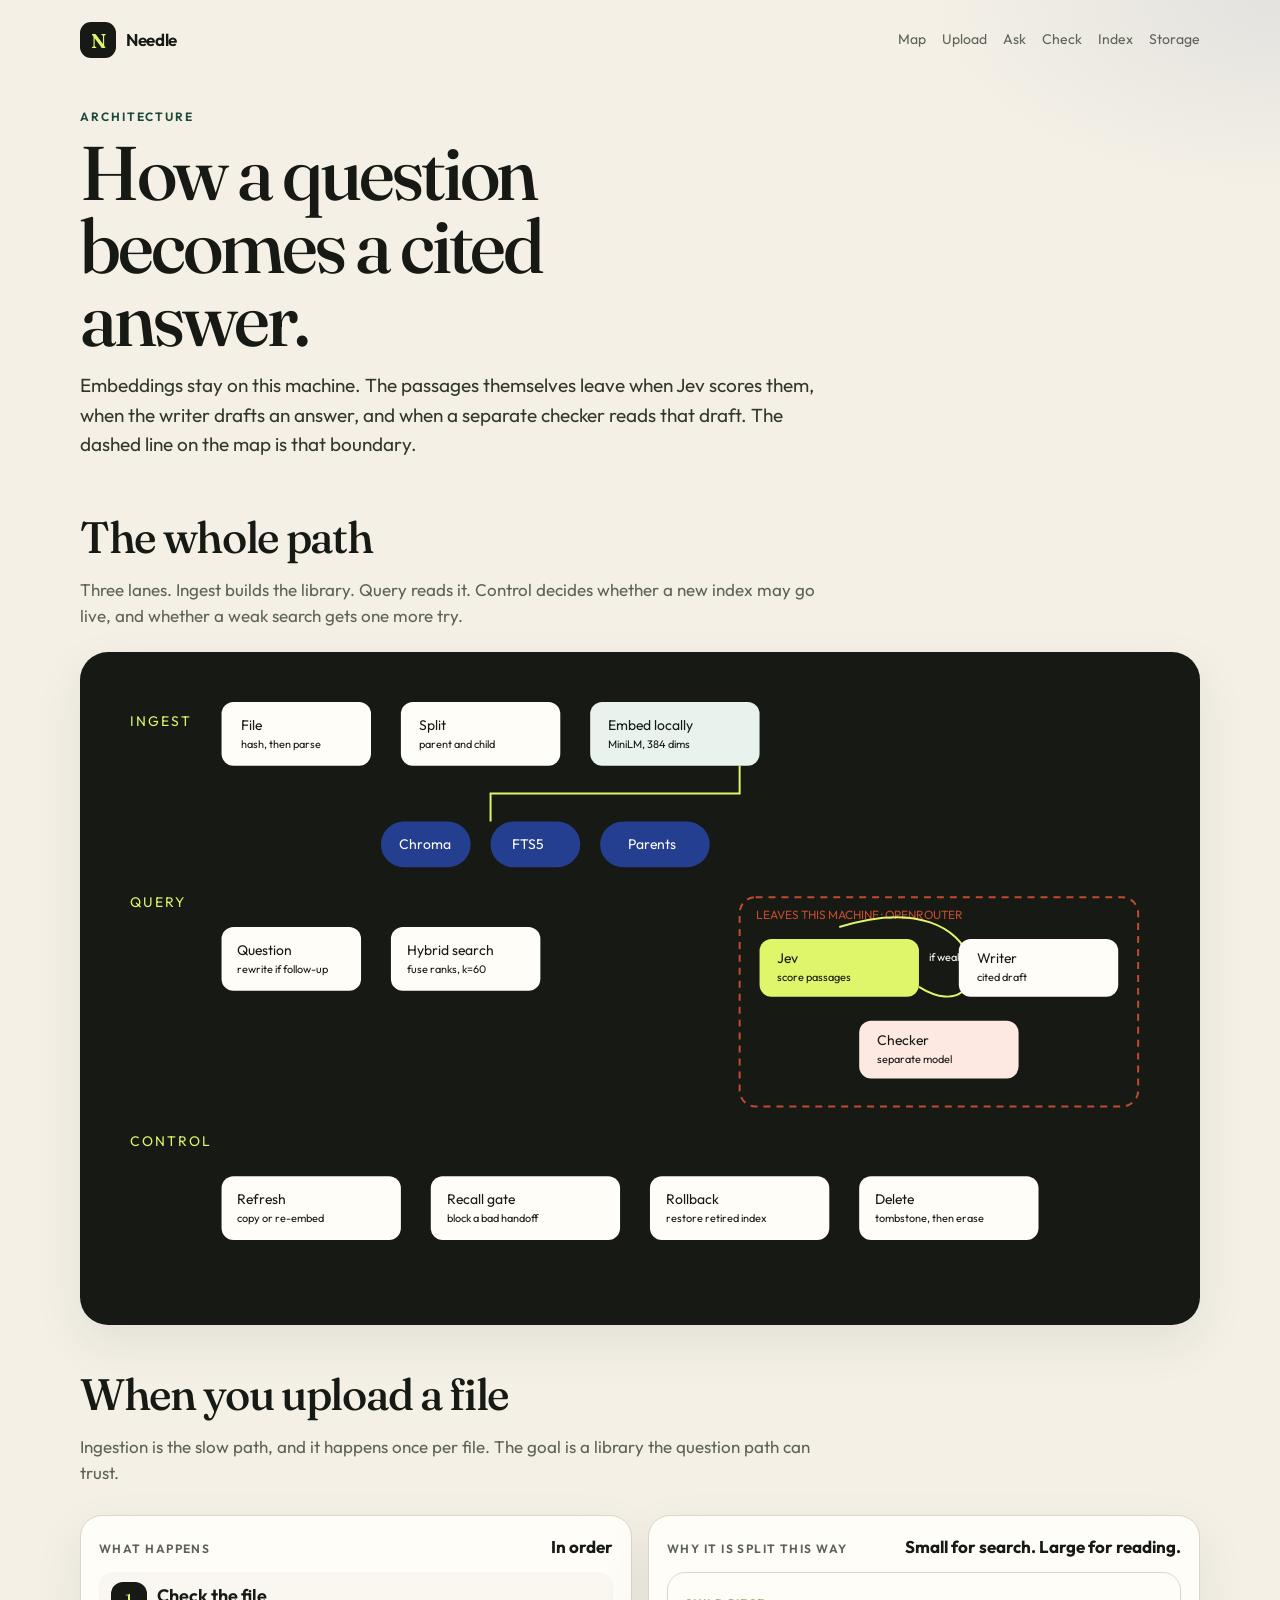
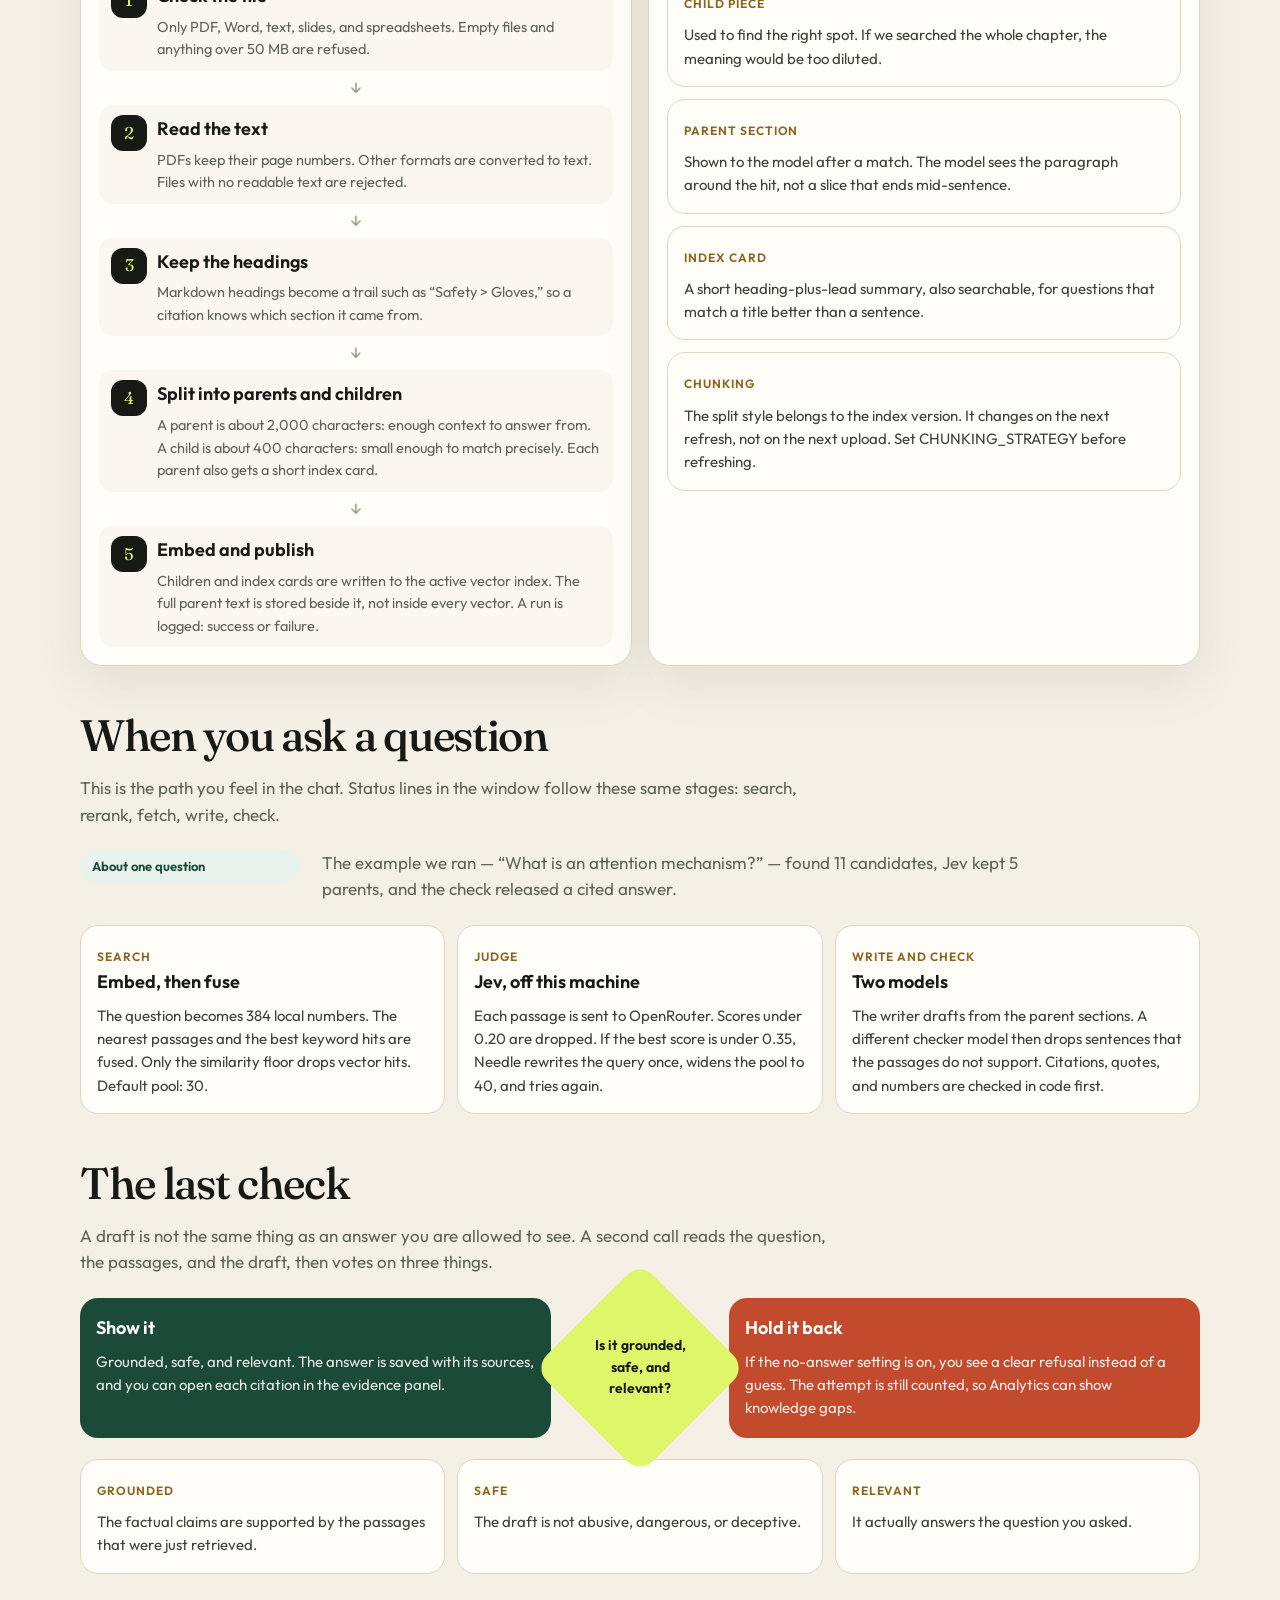
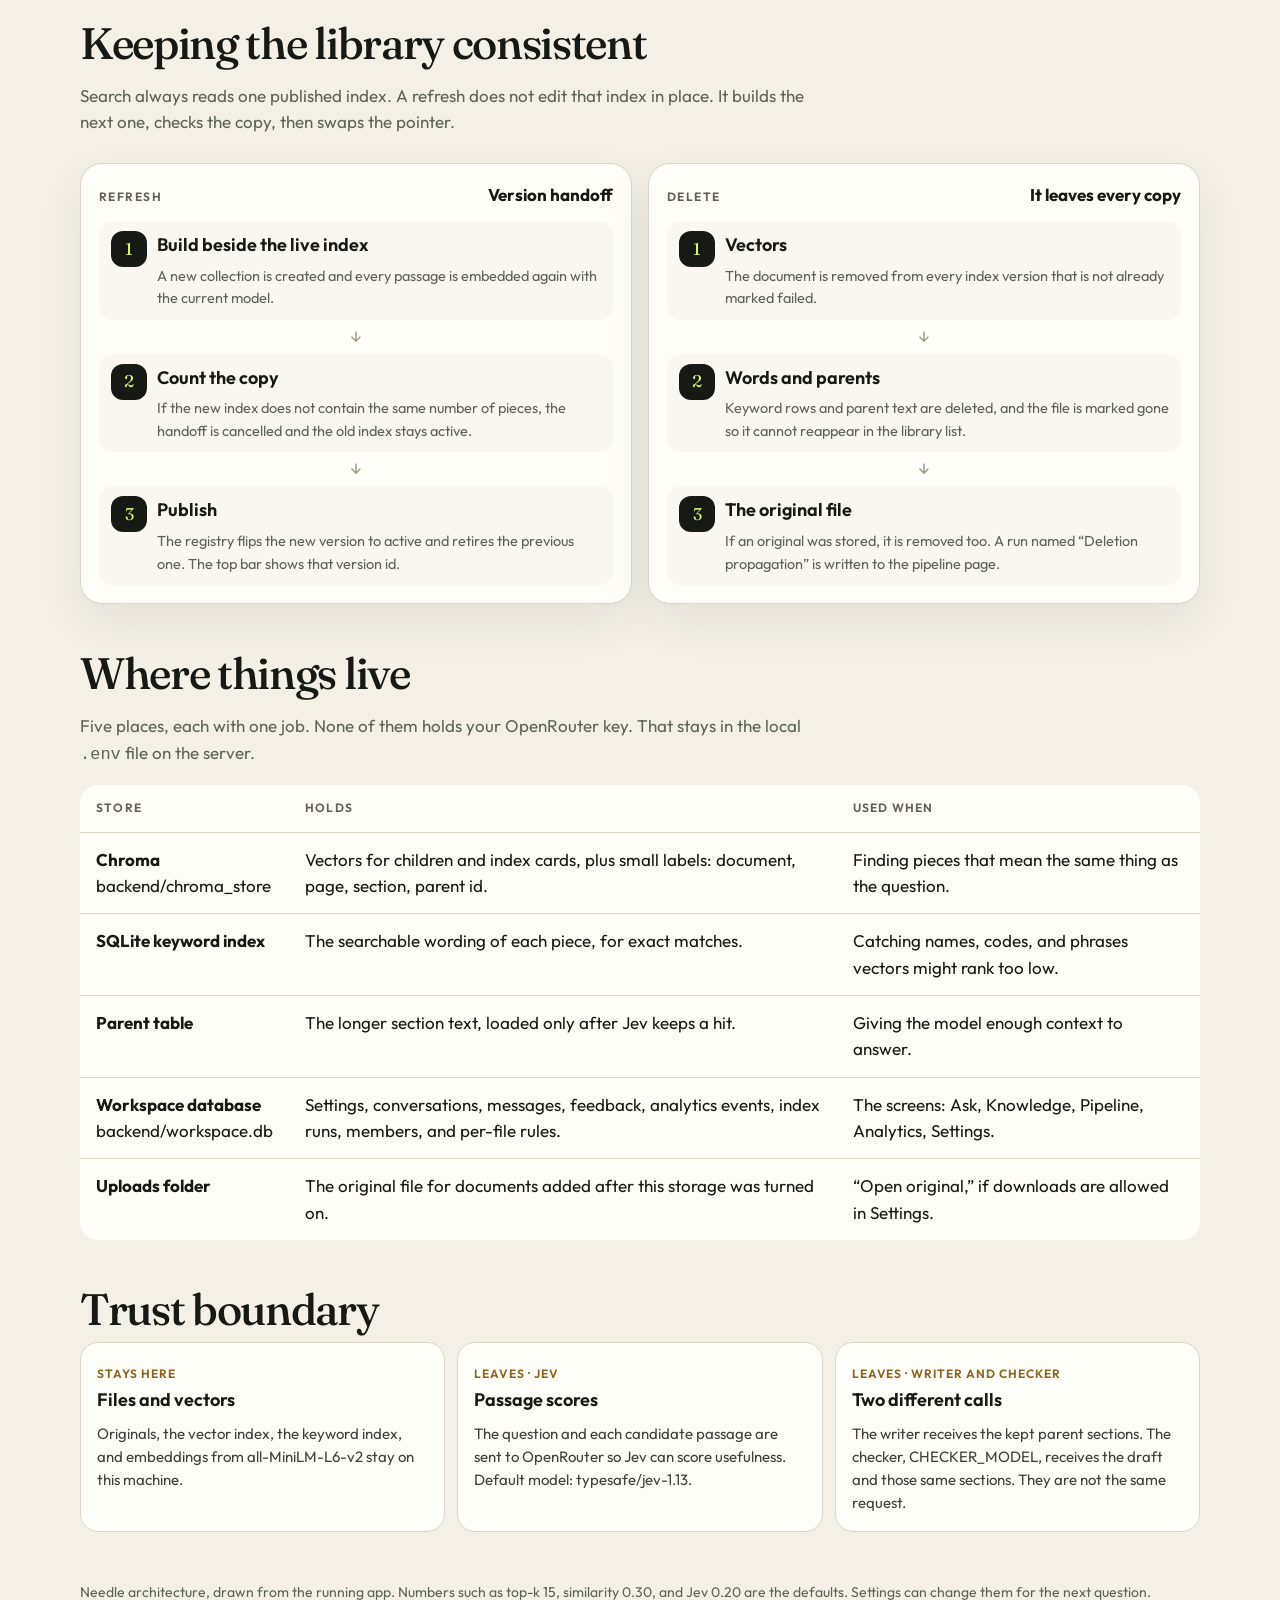
==== frontend/architecture.html @ 3f46f5bb "Correct the architecture page about what leaves this machine. The map is a swimlane, the screen tour" ====
<!doctype html>
<html lang="en">
<head>
  <meta charset="UTF-8" />
  <meta name="viewport" content="width=device-width, initial-scale=1" />
  <title>Needle — how the system works</title>
  <link rel="preconnect" href="https://fonts.googleapis.com" />
  <link rel="preconnect" href="https://fonts.gstatic.com" crossorigin />
  <link href="https://fonts.googleapis.com/css2?family=Fraunces:opsz,wght@9..144,500;9..144,620&family=Outfit:wght@380;500;640&display=swap" rel="stylesheet" />
  <style>
    :root {
      --ink: #171914;
      --muted: #5e6358;
      --paper: #f4f0e6;
      --card: #fffdf8;
      --line: #ddd6c6;
      --moss: #1c4a38;
      --moss-2: #e7f3ec;
      --acid: #dff56a;
      --clay: #c24b2e;
      --clay-2: #fde8e2;
      --blue: #243f8f;
      --blue-2: #e7ecfb;
      --gold: #8a6420;
      --gold-2: #f8efd8;
      --shadow: 0 18px 50px rgba(28, 32, 22, .08);
    }
    * { box-sizing: border-box; }
    html { scroll-behavior: smooth; }
    body {
      margin: 0;
      color: var(--ink);
      background:
        radial-gradient(900px 420px at 8% -10%, rgba(223,245,106,.45), transparent 60%),
        radial-gradient(700px 380px at 100% 0%, rgba(36,63,143,.08), transparent 50%),
        var(--paper);
      font-family: Outfit, sans-serif;
      font-size: 17px;
      line-height: 1.55;
    }
    a { color: inherit; }
    .wrap { width: min(1120px, calc(100% - 36px)); margin: 0 auto; }
    header.top {
      display: flex; align-items: center; justify-content: space-between;
      padding: 22px 0 8px;
    }
    .brand { display: flex; gap: 10px; align-items: center; font-weight: 640; letter-spacing: -.02em; }
    .mark {
      width: 36px; height: 36px; border-radius: 11px; background: var(--ink); color: var(--acid);
      display: grid; place-items: center; font-family: Fraunces, serif; font-size: 20px;
    }
    nav { display: flex; gap: 16px; flex-wrap: wrap; font-size: 14px; }
    nav a { text-decoration: none; color: var(--muted); }
    nav a:hover { color: var(--ink); }
    .hero { padding: 42px 0 18px; }
    .kicker { font-size: 12px; letter-spacing: .16em; text-transform: uppercase; color: var(--moss); font-weight: 640; }
    h1 {
      font-family: Fraunces, serif; font-weight: 500; letter-spacing: -.04em;
      font-size: clamp(42px, 6vw, 76px); line-height: .96; margin: 10px 0 16px; max-width: 14ch;
    }
    .lede { max-width: 62ch; font-size: 19px; color: #33382e; margin: 0; }
    h2 {
      font-family: Fraunces, serif; font-weight: 500; letter-spacing: -.03em;
      font-size: clamp(30px, 4vw, 44px); line-height: 1.05; margin: 0 0 10px;
    }
    h3 { margin: 0 0 6px; font-size: 18px; font-weight: 640; }
    section { padding: 36px 0 10px; }
    .note { color: var(--muted); max-width: 68ch; }

    .lanes { display: grid; grid-template-columns: 1fr 1fr; gap: 16px; margin-top: 28px; }
    .lane { background: var(--card); border: 1px solid var(--line); border-radius: 22px; padding: 18px; box-shadow: var(--shadow); }
    .lane header { display: flex; justify-content: space-between; align-items: baseline; gap: 12px; margin-bottom: 12px; }
    .lane header span { font-size: 12px; letter-spacing: .12em; text-transform: uppercase; color: var(--muted); font-weight: 640; }
    .flow { display: grid; gap: 8px; }
    .step {
      display: grid; grid-template-columns: 36px 1fr; gap: 10px; align-items: start;
      background: #faf7f0; border-radius: 14px; padding: 10px 12px;
    }
    .n {
      width: 36px; height: 36px; border-radius: 12px; display: grid; place-items: center;
      font-family: Fraunces, serif; background: var(--ink); color: var(--acid);
    }
    .step p { margin: 0; color: var(--muted); font-size: 14.5px; }
    .arrow { text-align: center; color: #a39b88; font-size: 18px; line-height: 1; }

    .board {
      margin-top: 22px; background: var(--ink); color: #f6f3ea; border-radius: 28px;
      padding: 26px 22px 22px; box-shadow: var(--shadow);
    }
    .board h2 { color: white; }
    .board .note { color: #c9c6ba; }
    .grid { display: grid; grid-template-columns: repeat(4, 1fr); gap: 10px; margin-top: 18px; }
    .node {
      background: #242820; border: 1px solid #3a4034; border-radius: 16px; padding: 14px 14px 12px; min-height: 118px;
    }
    .node strong { display: block; font-size: 16px; margin-bottom: 6px; }
    .node span { color: #c8c4b6; font-size: 13.5px; display: block; }
    .node.acid { background: var(--acid); color: var(--ink); border-color: transparent; }
    .node.acid span { color: #3d4524; }
    .node.clay { background: #3a241d; border-color: #6a3b2e; }
    .tag { display: inline-block; margin-bottom: 8px; font-size: 11px; letter-spacing: .12em; text-transform: uppercase; color: var(--acid); font-weight: 640; }
    .node.acid .tag { color: var(--moss); }

    .explain { display: grid; grid-template-columns: 220px 1fr; gap: 22px; margin: 22px 0; align-items: start; }
    .pill { display: inline-flex; align-items: center; gap: 8px; background: var(--moss-2); color: var(--moss); border-radius: 999px; padding: 6px 12px; font-size: 13px; font-weight: 640; }
    .cards { display: grid; grid-template-columns: repeat(3, 1fr); gap: 12px; }
    .card { background: var(--card); border: 1px solid var(--line); border-radius: 18px; padding: 16px; }
    .card em { font-style: normal; font-size: 12px; letter-spacing: .08em; text-transform: uppercase; color: var(--gold); font-weight: 640; }
    .card p { margin: 8px 0 0; color: #3d4338; font-size: 15px; }

    .decision {
      display: grid; grid-template-columns: 1fr auto 1fr; gap: 14px; align-items: center; margin-top: 16px;
    }
    .choice { border-radius: 18px; padding: 16px; min-height: 140px; }
    .yes { background: var(--moss); color: white; }
    .no { background: var(--clay); color: white; }
    .choice p { margin: 8px 0 0; color: rgba(255,255,255,.88); font-size: 15px; }
    .diamond {
      width: 150px; height: 150px; background: var(--acid); color: var(--ink);
      transform: rotate(45deg); display: grid; place-items: center; border-radius: 18px;
    }
    .diamond span { transform: rotate(-45deg); text-align: center; font-weight: 640; width: 110px; font-size: 14px; }

    table { width: 100%; border-collapse: collapse; background: var(--card); border-radius: 18px; overflow: hidden; }
    th, td { text-align: left; padding: 14px 16px; border-bottom: 1px solid var(--line); vertical-align: top; }
    th { font-size: 12px; letter-spacing: .1em; text-transform: uppercase; color: var(--muted); font-weight: 640; }
    tr:last-child td { border-bottom: 0; }

    .screens { display: grid; grid-template-columns: repeat(3, 1fr); gap: 12px; }
    .screen { background: var(--card); border: 1px solid var(--line); border-radius: 18px; padding: 16px; }
    .screen b { display: block; margin-bottom: 6px; }

    footer { padding: 40px 0 56px; color: var(--muted); font-size: 14px; }
    @media (max-width: 900px) {
      .lanes, .grid, .cards, .screens, .decision, .explain { grid-template-columns: 1fr; }
      .diamond { margin: 8px auto; }
    }
  </style>
</head>
<body>
  <div class="wrap">
    <header class="top">
      <div class="brand"><div class="mark">N</div> Needle</div>
      <nav>
        <a href="#map">Map</a>
        <a href="#upload">Upload</a>
        <a href="#ask">Ask</a>
        <a href="#check">Check</a>
        <a href="#index">Index</a>
        <a href="#stores">Storage</a>
      </nav>
    </header>

    <div class="hero">
      <div class="kicker">Architecture</div>
      <h1>How a question becomes a cited answer.</h1>
      <p class="lede">Embeddings stay on this machine. The passages themselves leave when Jev scores them, when the writer drafts an answer, and when a separate checker reads that draft. The dashed line on the map is that boundary.</p>
    </div>

    <section id="map">
      <h2>The whole path</h2>
      <p class="note">Three lanes. Ingest builds the library. Query reads it. Control decides whether a new index may go live, and whether a weak search gets one more try.</p>
      <div class="board">
        <svg viewBox="0 0 1080 620" role="img" aria-label="Swimlane of ingest, query, and control, with a dashed boundary around calls that leave this machine" style="width:100%;height:auto">
          <rect x="8" y="8" width="1064" height="604" rx="18" fill="#171914"/>
          <text x="28" y="48" fill="#dff56a" font-family="Outfit,sans-serif" font-size="14" letter-spacing="2">INGEST</text>
          <text x="28" y="230" fill="#dff56a" font-family="Outfit,sans-serif" font-size="14" letter-spacing="2">QUERY</text>
          <text x="28" y="470" fill="#dff56a" font-family="Outfit,sans-serif" font-size="14" letter-spacing="2">CONTROL</text>
          <g font-family="Outfit,sans-serif" font-size="14" fill="#171914">
            <rect x="120" y="24" width="150" height="64" rx="12" fill="#fffdf8"/><text x="140" y="52">File</text><text x="140" y="70" font-size="11">hash, then parse</text>
            <rect x="300" y="24" width="160" height="64" rx="12" fill="#fffdf8"/><text x="318" y="52">Split</text><text x="318" y="70" font-size="11">parent and child</text>
            <rect x="490" y="24" width="170" height="64" rx="12" fill="#e7f3ec"/><text x="508" y="52">Embed locally</text><text x="508" y="70" font-size="11">MiniLM, 384 dims</text>
            <path d="M640 88 v28 h-250 v28" fill="none" stroke="#dff56a" stroke-width="2"/>
            <rect x="280" y="144" width="90" height="46" rx="23" fill="#243f8f"/><text x="298" y="172" fill="#fffdf8">Chroma</text>
            <rect x="390" y="144" width="90" height="46" rx="23" fill="#243f8f"/><text x="412" y="172" fill="#fffdf8">FTS5</text>
            <rect x="500" y="144" width="110" height="46" rx="23" fill="#243f8f"/><text x="528" y="172" fill="#fffdf8">Parents</text>
            <rect x="120" y="250" width="140" height="64" rx="12" fill="#fffdf8"/><text x="136" y="278">Question</text><text x="136" y="296" font-size="11">rewrite if follow-up</text>
            <rect x="290" y="250" width="150" height="64" rx="12" fill="#fffdf8"/><text x="306" y="278">Hybrid search</text><text x="306" y="296" font-size="11">fuse ranks, k=60</text>
            <rect x="640" y="220" width="400" height="210" rx="16" fill="none" stroke="#c24b2e" stroke-dasharray="7 6" stroke-width="2"/>
            <text x="656" y="242" fill="#c24b2e" font-size="12">LEAVES THIS MACHINE · OPENROUTER</text>
            <rect x="660" y="262" width="160" height="58" rx="12" fill="#dff56a"/><text x="678" y="286">Jev</text><text x="678" y="304" font-size="11">score passages</text>
            <path d="M820 291 h40" stroke="#171914" stroke-width="2" fill="none"/>
            <text x="830" y="284" font-size="11" fill="#fffdf8">if weak, one retry</text>
            <path d="M820 310 C 900 360, 900 200, 740 250" fill="none" stroke="#dff56a" stroke-width="2"/>
            <rect x="860" y="262" width="160" height="58" rx="12" fill="#fffdf8"/><text x="878" y="286">Writer</text><text x="878" y="304" font-size="11">cited draft</text>
            <rect x="760" y="344" width="160" height="58" rx="12" fill="#fde8e2"/><text x="778" y="368">Checker</text><text x="778" y="386" font-size="11">separate model</text>
            <rect x="120" y="500" width="180" height="64" rx="12" fill="#fffdf8"/><text x="136" y="528">Refresh</text><text x="136" y="546" font-size="11">copy or re-embed</text>
            <rect x="330" y="500" width="190" height="64" rx="12" fill="#fffdf8"/><text x="346" y="528">Recall gate</text><text x="346" y="546" font-size="11">block a bad handoff</text>
            <rect x="550" y="500" width="180" height="64" rx="12" fill="#fffdf8"/><text x="566" y="528">Rollback</text><text x="566" y="546" font-size="11">restore retired index</text>
            <rect x="760" y="500" width="180" height="64" rx="12" fill="#fffdf8"/><text x="776" y="528">Delete</text><text x="776" y="546" font-size="11">tombstone, then erase</text>
          </g>
        </svg>
      </div>
    </section>

    <section id="upload">
      <h2>When you upload a file</h2>
      <p class="note">Ingestion is the slow path, and it happens once per file. The goal is a library the question path can trust.</p>
      <div class="lanes">
        <div class="lane">
          <header><span>What happens</span><strong>In order</strong></header>
          <div class="flow">
            <div class="step"><div class="n">1</div><div><h3>Check the file</h3><p>Only PDF, Word, text, slides, and spreadsheets. Empty files and anything over 50 MB are refused.</p></div></div>
            <div class="arrow">↓</div>
            <div class="step"><div class="n">2</div><div><h3>Read the text</h3><p>PDFs keep their page numbers. Other formats are converted to text. Files with no readable text are rejected.</p></div></div>
            <div class="arrow">↓</div>
            <div class="step"><div class="n">3</div><div><h3>Keep the headings</h3><p>Markdown headings become a trail such as “Safety &gt; Gloves,” so a citation knows which section it came from.</p></div></div>
            <div class="arrow">↓</div>
            <div class="step"><div class="n">4</div><div><h3>Split into parents and children</h3><p>A parent is about 2,000 characters: enough context to answer from. A child is about 400 characters: small enough to match precisely. Each parent also gets a short index card.</p></div></div>
            <div class="arrow">↓</div>
            <div class="step"><div class="n">5</div><div><h3>Embed and publish</h3><p>Children and index cards are written to the active vector index. The full parent text is stored beside it, not inside every vector. A run is logged: success or failure.</p></div></div>
          </div>
        </div>
        <div class="lane">
          <header><span>Why it is split this way</span><strong>Small for search. Large for reading.</strong></header>
          <div class="cards" style="grid-template-columns: 1fr;">
            <article class="card"><em>Child piece</em><p>Used to find the right spot. If we searched the whole chapter, the meaning would be too diluted.</p></article>
            <article class="card"><em>Parent section</em><p>Shown to the model after a match. The model sees the paragraph around the hit, not a slice that ends mid-sentence.</p></article>
            <article class="card"><em>Index card</em><p>A short heading-plus-lead summary, also searchable, for questions that match a title better than a sentence.</p></article>
            <article class="card"><em>Chunking</em><p>The split style belongs to the index version. It changes on the next refresh, not on the next upload. Set CHUNKING_STRATEGY before refreshing.</p></article>
          </div>
        </div>
      </div>
    </section>

    <section id="ask">
      <h2>When you ask a question</h2>
      <p class="note">This is the path you feel in the chat. Status lines in the window follow these same stages: search, rerank, fetch, write, check.</p>
      <div class="explain">
        <div class="pill">About one question</div>
        <p class="note" style="margin:0">The example we ran — “What is an attention mechanism?” — found 11 candidates, Jev kept 5 parents, and the check released a cited answer.</p>
      </div>
      <div class="cards">
        <article class="card"><em>Search</em><h3>Embed, then fuse</h3><p>The question becomes 384 local numbers. The nearest passages and the best keyword hits are fused. Only the similarity floor drops vector hits. Default pool: 30.</p></article>
        <article class="card"><em>Judge</em><h3>Jev, off this machine</h3><p>Each passage is sent to OpenRouter. Scores under 0.20 are dropped. If the best score is under 0.35, Needle rewrites the query once, widens the pool to 40, and tries again.</p></article>
        <article class="card"><em>Write and check</em><h3>Two models</h3><p>The writer drafts from the parent sections. A different checker model then drops sentences that the passages do not support. Citations, quotes, and numbers are checked in code first.</p></article>
      </div>
    </section>

    <section id="check">
      <h2>The last check</h2>
      <p class="note">A draft is not the same thing as an answer you are allowed to see. A second call reads the question, the passages, and the draft, then votes on three things.</p>
      <div class="decision">
        <div class="choice yes">
          <h3>Show it</h3>
          <p>Grounded, safe, and relevant. The answer is saved with its sources, and you can open each citation in the evidence panel.</p>
        </div>
        <div class="diamond"><span>Is it grounded, safe, and relevant?</span></div>
        <div class="choice no">
          <h3>Hold it back</h3>
          <p>If the no-answer setting is on, you see a clear refusal instead of a guess. The attempt is still counted, so Analytics can show knowledge gaps.</p>
        </div>
      </div>
      <div class="cards" style="margin-top:16px">
        <article class="card"><em>Grounded</em><p>The factual claims are supported by the passages that were just retrieved.</p></article>
        <article class="card"><em>Safe</em><p>The draft is not abusive, dangerous, or deceptive.</p></article>
        <article class="card"><em>Relevant</em><p>It actually answers the question you asked.</p></article>
      </div>
    </section>

    <section id="index">
      <h2>Keeping the library consistent</h2>
      <p class="note">Search always reads one published index. A refresh does not edit that index in place. It builds the next one, checks the copy, then swaps the pointer.</p>
      <div class="lanes">
        <div class="lane">
          <header><span>Refresh</span><strong>Version handoff</strong></header>
          <div class="flow">
            <div class="step"><div class="n">1</div><div><h3>Build beside the live index</h3><p>A new collection is created and every passage is embedded again with the current model.</p></div></div>
            <div class="arrow">↓</div>
            <div class="step"><div class="n">2</div><div><h3>Count the copy</h3><p>If the new index does not contain the same number of pieces, the handoff is cancelled and the old index stays active.</p></div></div>
            <div class="arrow">↓</div>
            <div class="step"><div class="n">3</div><div><h3>Publish</h3><p>The registry flips the new version to active and retires the previous one. The top bar shows that version id.</p></div></div>
          </div>
        </div>
        <div class="lane">
          <header><span>Delete</span><strong>It leaves every copy</strong></header>
          <div class="flow">
            <div class="step"><div class="n">1</div><div><h3>Vectors</h3><p>The document is removed from every index version that is not already marked failed.</p></div></div>
            <div class="arrow">↓</div>
            <div class="step"><div class="n">2</div><div><h3>Words and parents</h3><p>Keyword rows and parent text are deleted, and the file is marked gone so it cannot reappear in the library list.</p></div></div>
            <div class="arrow">↓</div>
            <div class="step"><div class="n">3</div><div><h3>The original file</h3><p>If an original was stored, it is removed too. A run named “Deletion propagation” is written to the pipeline page.</p></div></div>
          </div>
        </div>
      </div>
    </section>

    <section id="stores">
      <h2>Where things live</h2>
      <p class="note">Five places, each with one job. None of them holds your OpenRouter key. That stays in the local <code>.env</code> file on the server.</p>
      <table>
        <thead><tr><th>Store</th><th>Holds</th><th>Used when</th></tr></thead>
        <tbody>
          <tr><td><strong>Chroma</strong><br>backend/chroma_store</td><td>Vectors for children and index cards, plus small labels: document, page, section, parent id.</td><td>Finding pieces that mean the same thing as the question.</td></tr>
          <tr><td><strong>SQLite keyword index</strong></td><td>The searchable wording of each piece, for exact matches.</td><td>Catching names, codes, and phrases vectors might rank too low.</td></tr>
          <tr><td><strong>Parent table</strong></td><td>The longer section text, loaded only after Jev keeps a hit.</td><td>Giving the model enough context to answer.</td></tr>
          <tr><td><strong>Workspace database</strong><br>backend/workspace.db</td><td>Settings, conversations, messages, feedback, analytics events, index runs, members, and per-file rules.</td><td>The screens: Ask, Knowledge, Pipeline, Analytics, Settings.</td></tr>
          <tr><td><strong>Uploads folder</strong></td><td>The original file for documents added after this storage was turned on.</td><td>“Open original,” if downloads are allowed in Settings.</td></tr>
        </tbody>
      </table>
    </section>

    <section>
      <h2>Trust boundary</h2>
      <div class="cards">
        <article class="card"><em>Stays here</em><h3>Files and vectors</h3><p>Originals, the vector index, the keyword index, and embeddings from all-MiniLM-L6-v2 stay on this machine.</p></article>
        <article class="card"><em>Leaves · Jev</em><h3>Passage scores</h3><p>The question and each candidate passage are sent to OpenRouter so Jev can score usefulness. Default model: typesafe/jev-1.13.</p></article>
        <article class="card"><em>Leaves · writer and checker</em><h3>Two different calls</h3><p>The writer receives the kept parent sections. The checker, CHECKER_MODEL, receives the draft and those same sections. They are not the same request.</p></article>
      </div>
    </section>

    <footer>
      Needle architecture, drawn from the running app. Numbers such as top-k 15, similarity 0.30, and Jev 0.20 are the defaults. Settings can change them for the next question.
    </footer>
  </div>
</body>
</html>
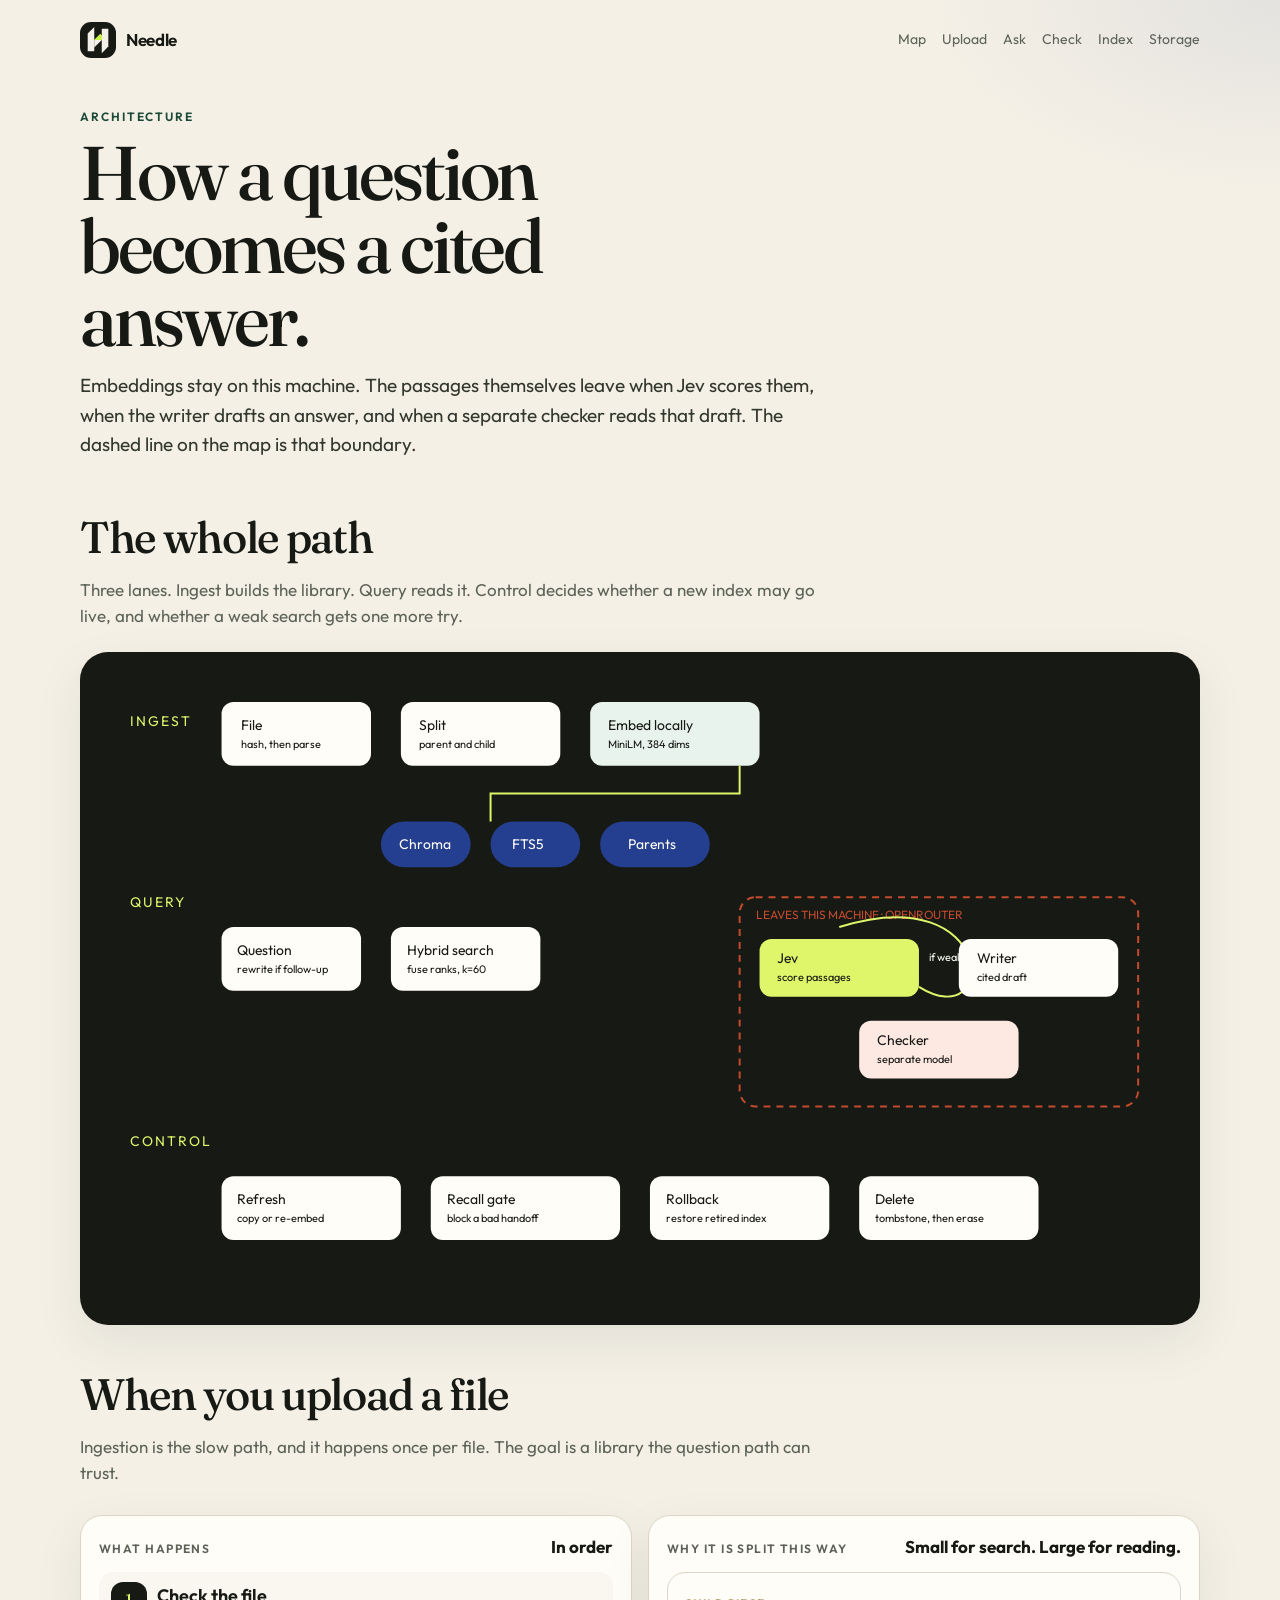
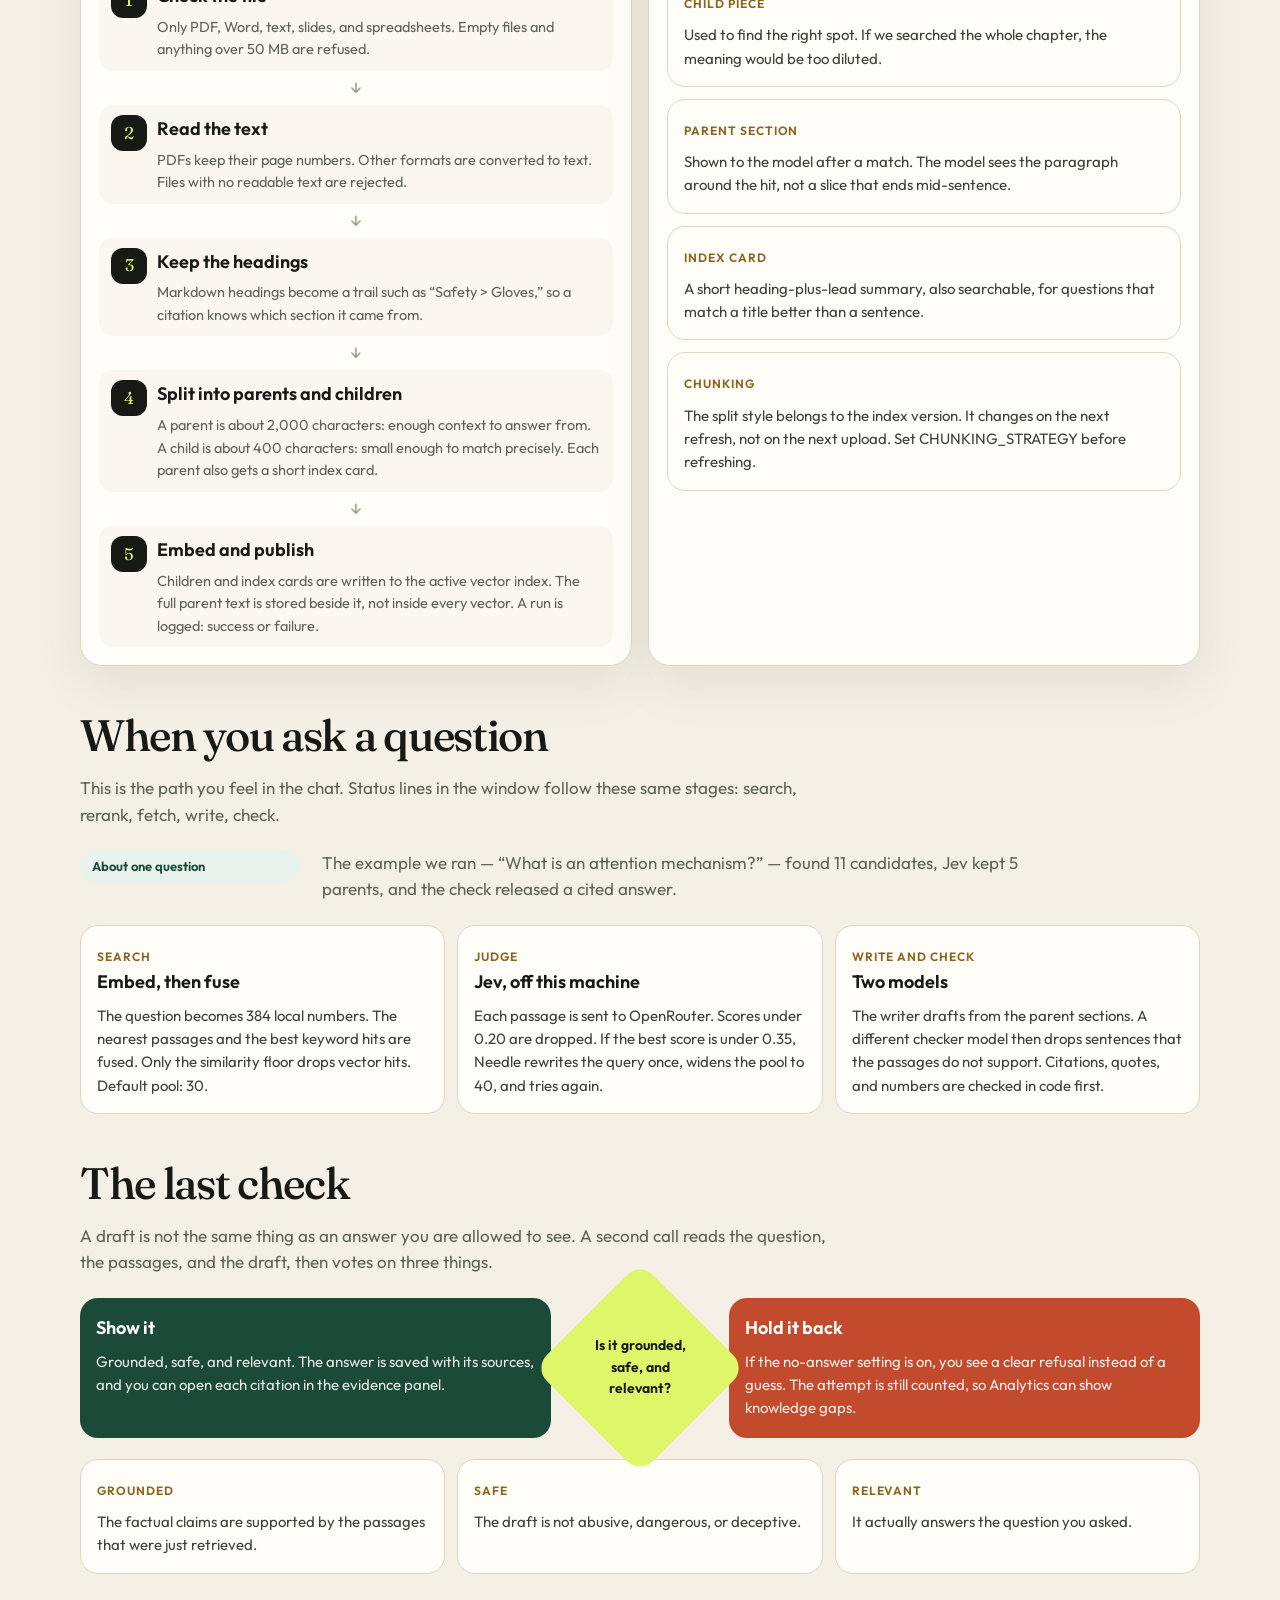
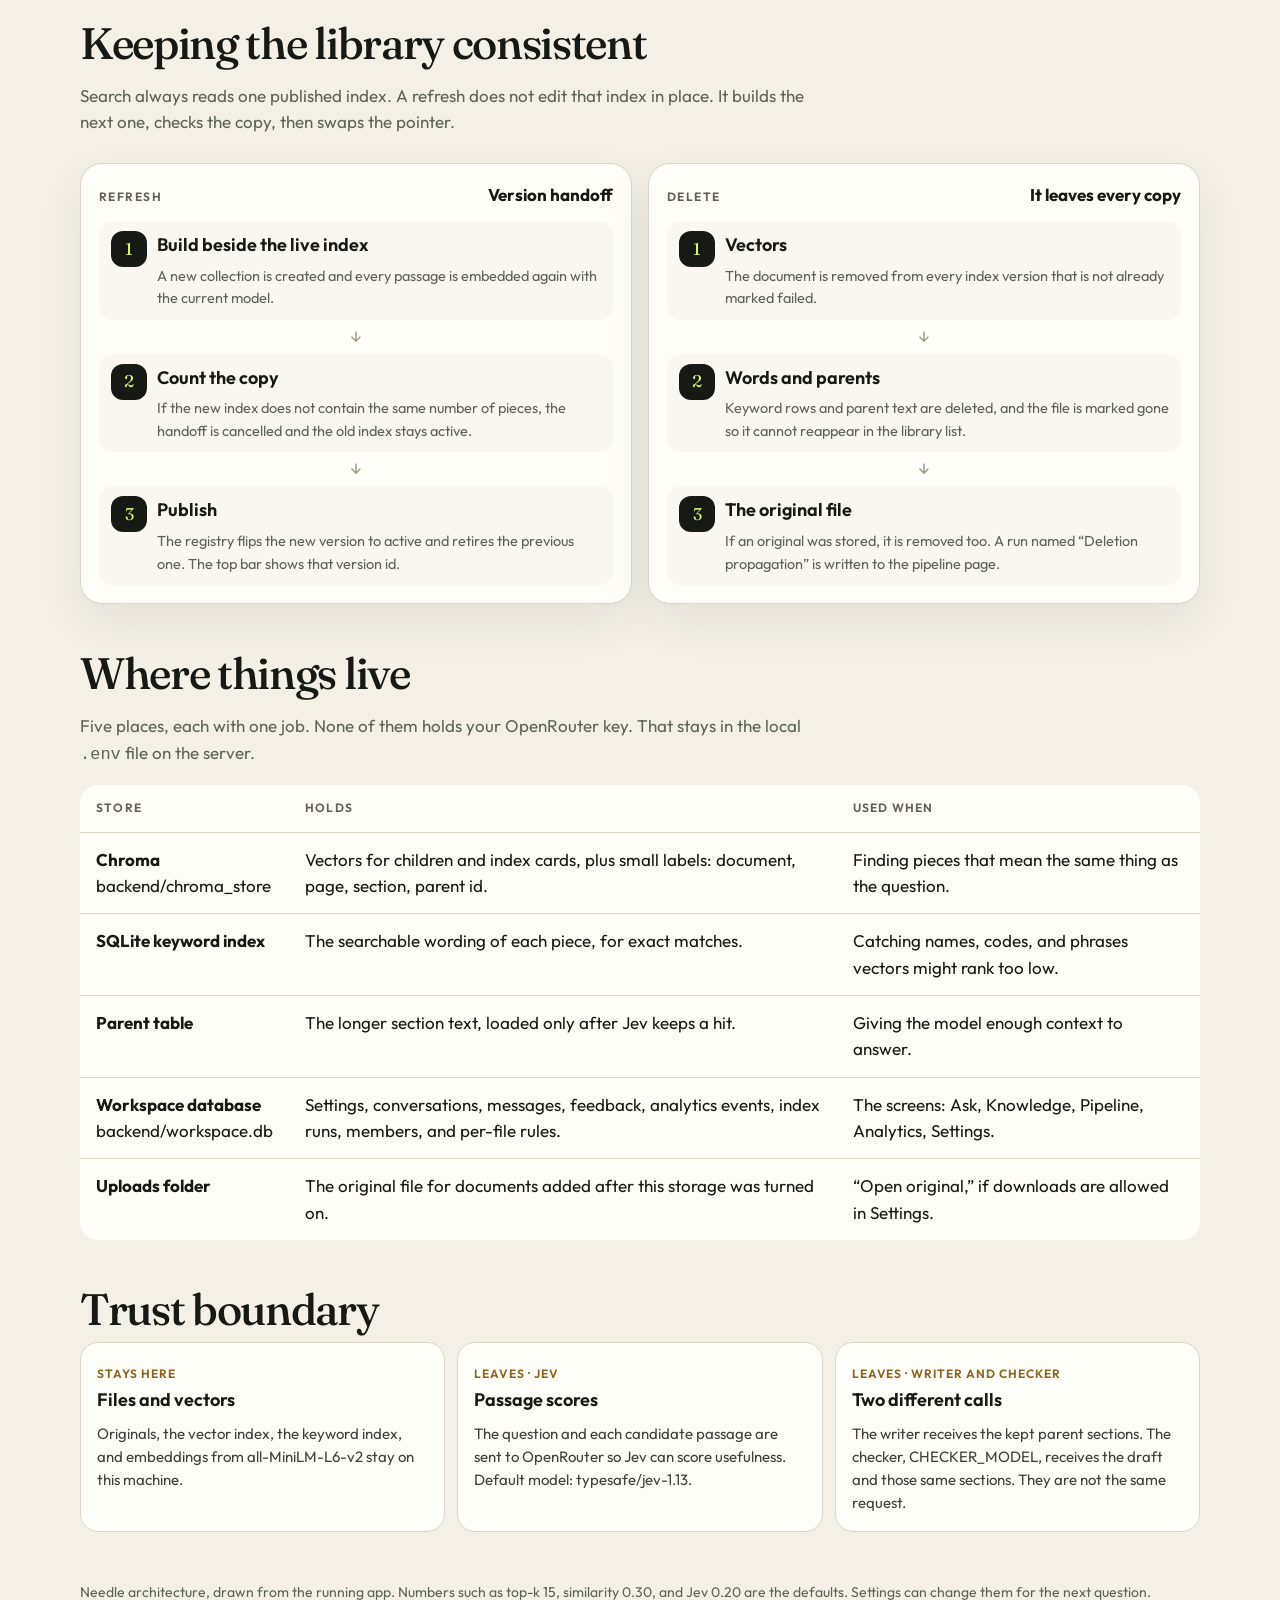
==== commit 781949dd: "Rework the workspace UI from the UX audit, and add the new logo. Answers render Markdown and math, c" ====
--- a/frontend/architecture.html
+++ b/frontend/architecture.html
@@ -47,8 +47,9 @@
     .brand { display: flex; gap: 10px; align-items: center; font-weight: 640; letter-spacing: -.02em; }
     .mark {
       width: 36px; height: 36px; border-radius: 11px; background: var(--ink); color: var(--acid);
-      display: grid; place-items: center; font-family: Fraunces, serif; font-size: 20px;
-    }
+      display: grid; place-items: center;
+    }
+    .mark svg { width: 30px; height: 30px; }
     nav { display: flex; gap: 16px; flex-wrap: wrap; font-size: 14px; }
     nav a { text-decoration: none; color: var(--muted); }
     nav a:hover { color: var(--ink); }
@@ -140,7 +141,7 @@
 <body>
   <div class="wrap">
     <header class="top">
-      <div class="brand"><div class="mark">N</div> Needle</div>
+      <div class="brand"><div class="mark"><svg viewBox="0 0 64 64" aria-hidden="true"><path fill="#F2F0E8" d="M10 18 24 4v52H10Z"/><path fill="#F2F0E8" d="M40 8h14v38L40 60Z"/><path fill="#F2F0E8" d="M24 48 40 32V16L24 32Z"/><path fill="#C7F43D" d="M24 32 40 16v16Z"/><path fill="var(--ink)" d="M40 16h-6l6 6Z"/></svg></div> Needle</div>
       <nav>
         <a href="#map">Map</a>
         <a href="#upload">Upload</a>
